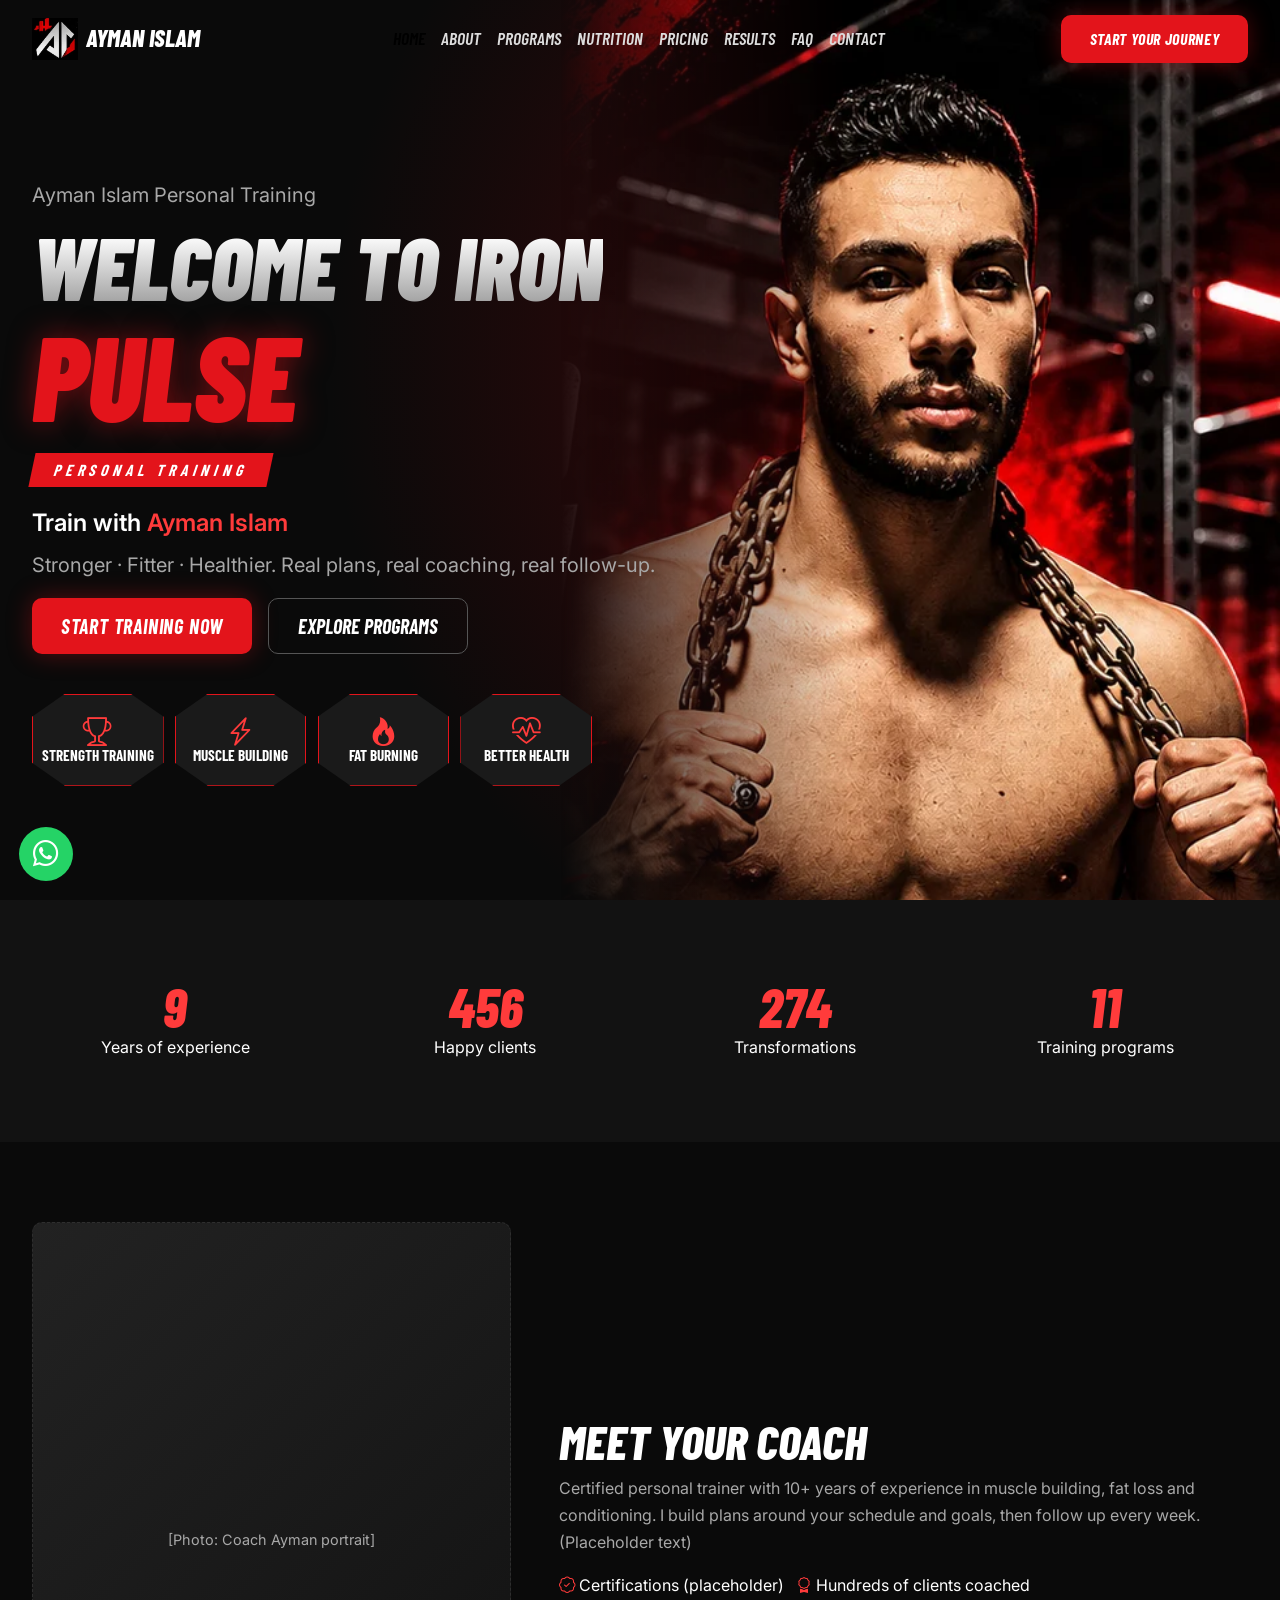
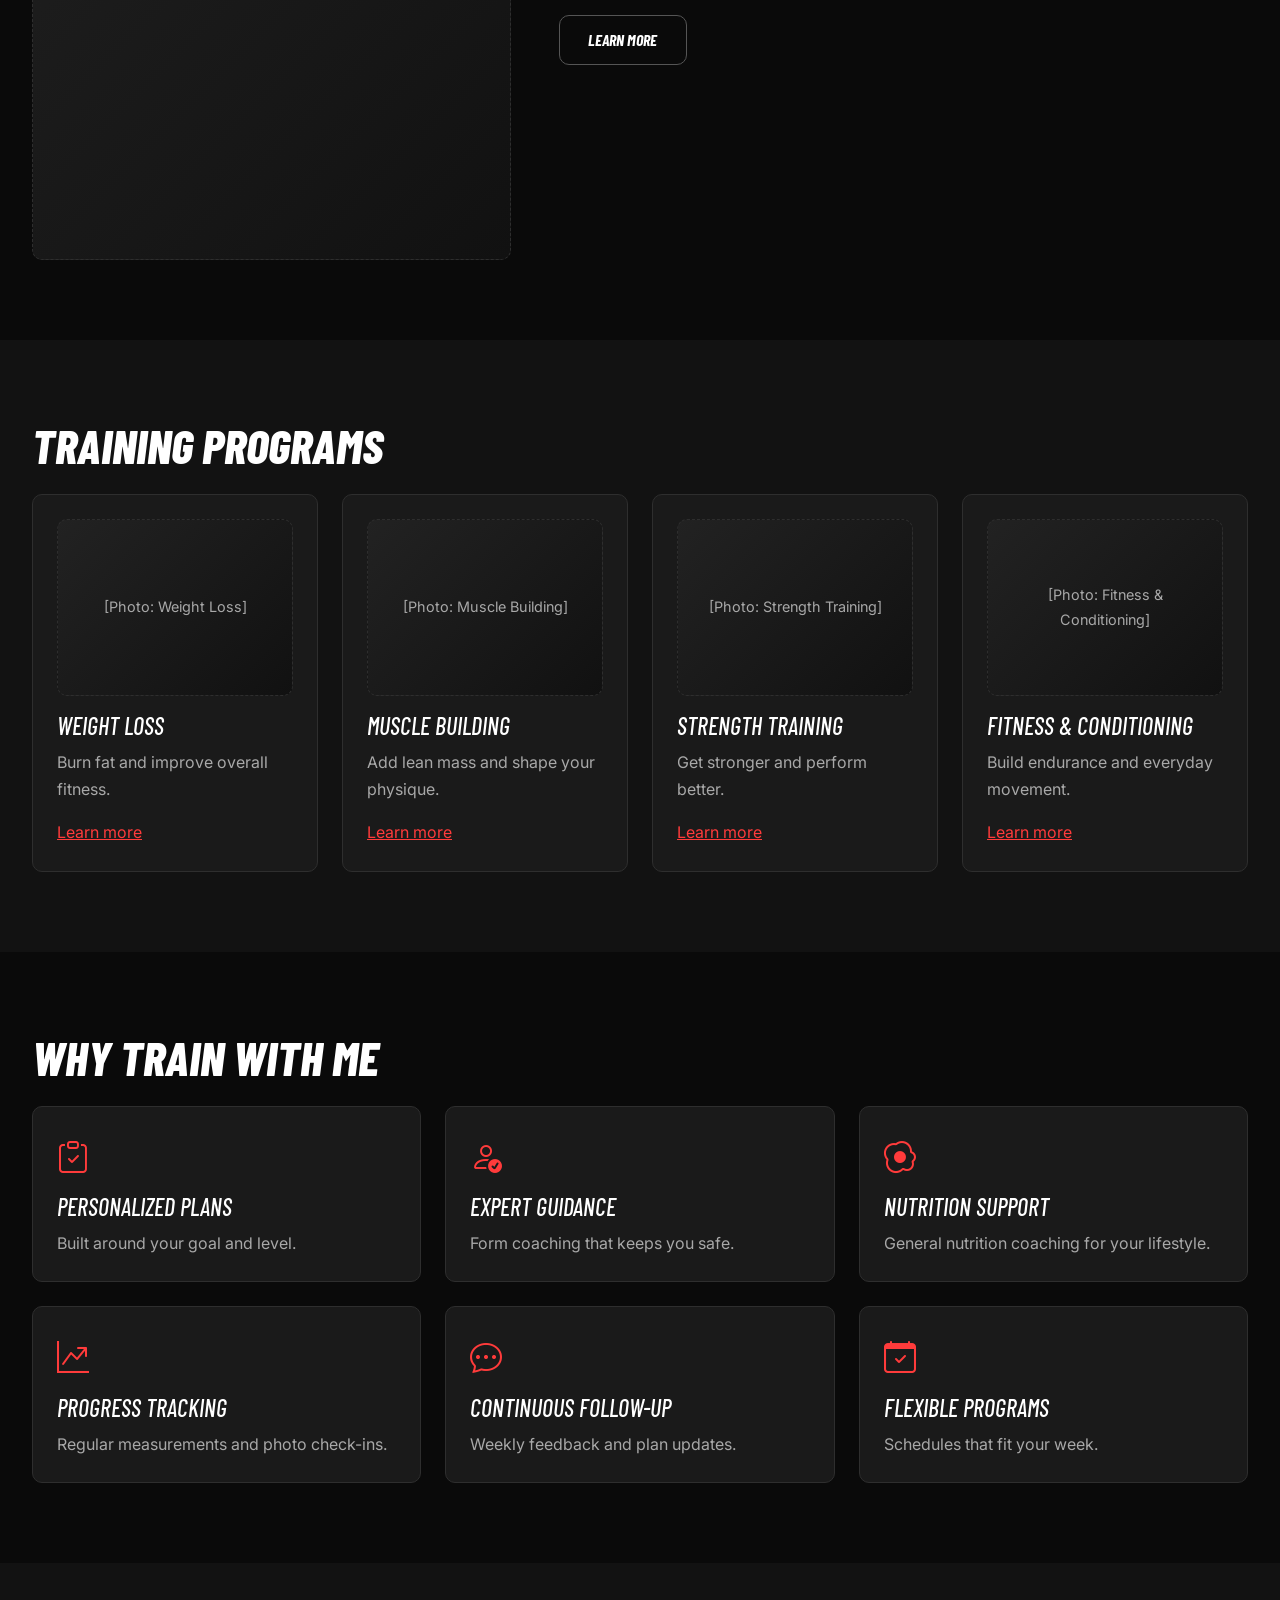
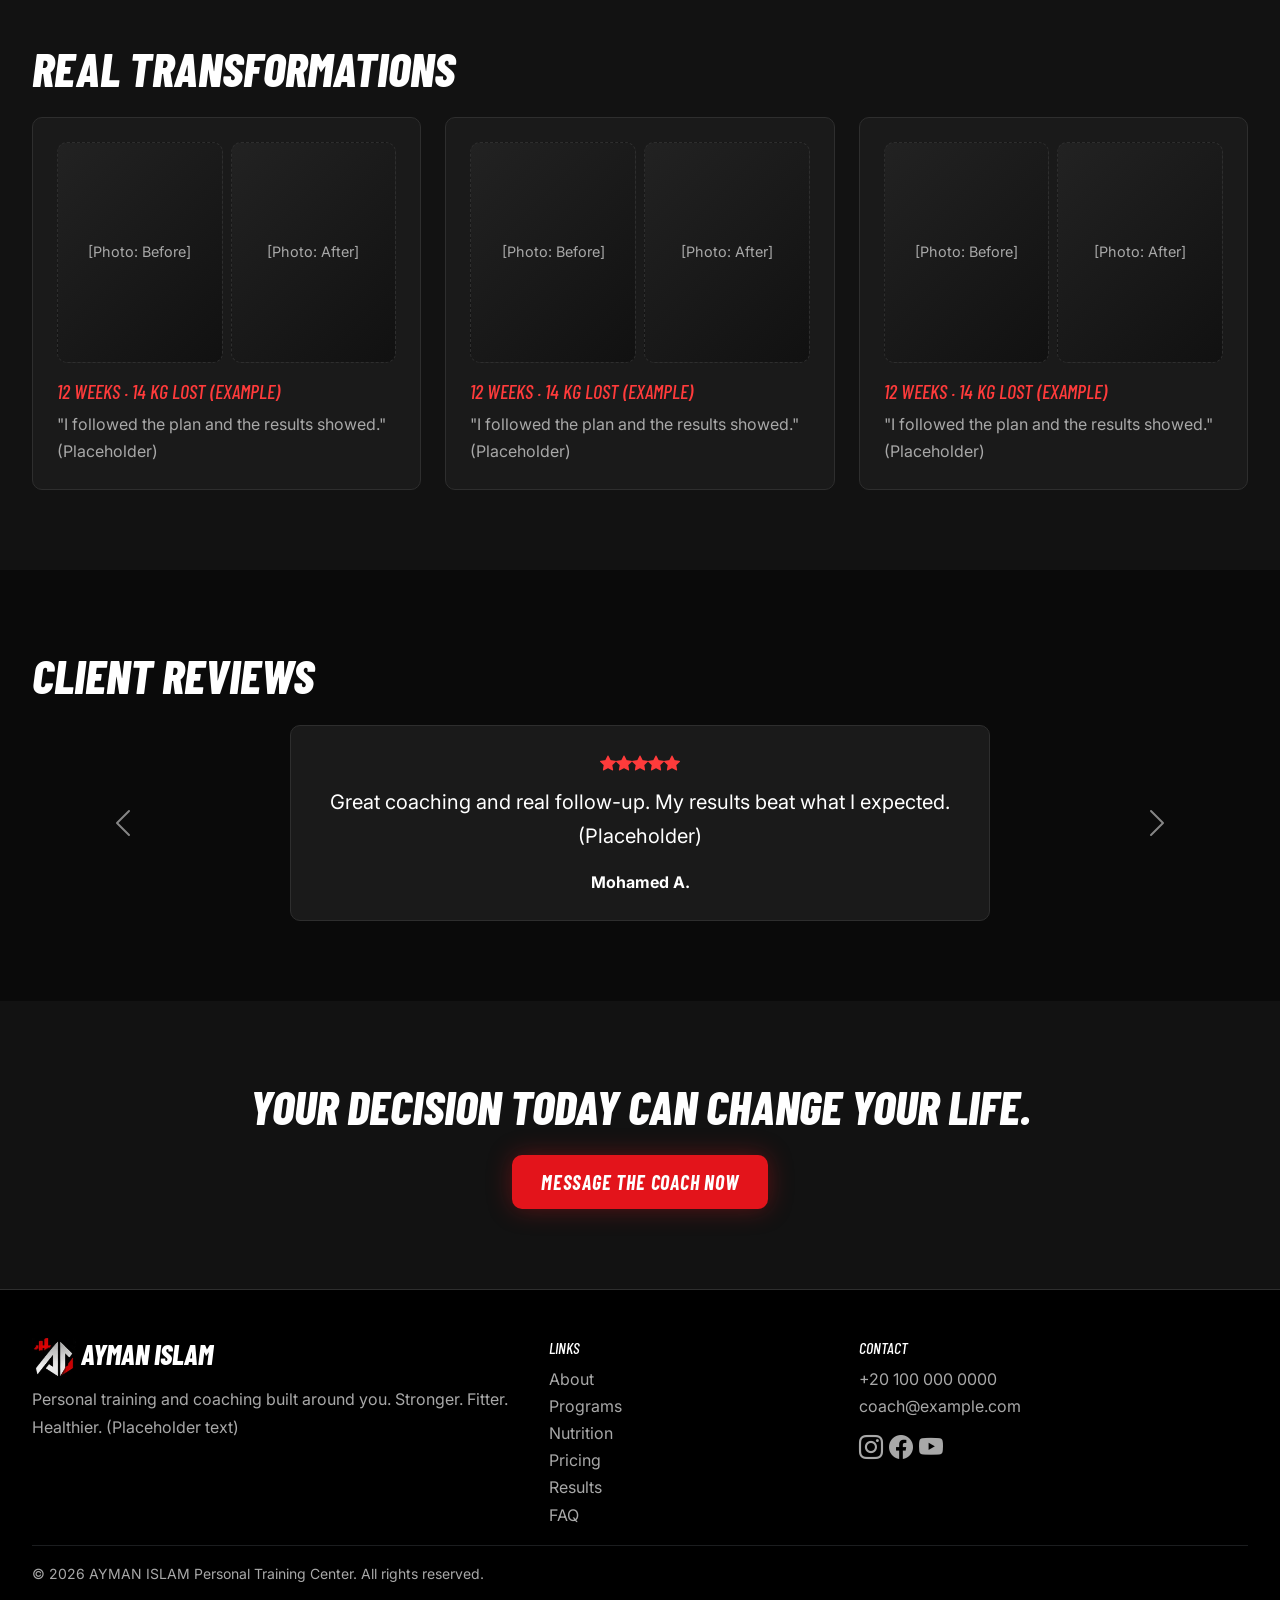
==== index.html @ 2b5de70f "Add files via upload" ====
<!DOCTYPE html><html lang="en" dir="ltr"><head><meta charset="utf-8"><meta name="viewport" content="width=device-width,initial-scale=1">
<title>Home | Ayman Islam Personal Training</title><meta name="description" content="Personal training, nutrition coaching and follow-up built around you with Coach Ayman Islam."><meta property="og:title" content="Home"><meta property="og:description" content="Personal training, nutrition coaching and follow-up built around you with Coach Ayman Islam."><meta property="og:type" content="website">
<link rel="icon" href="data:image/svg+xml,<svg xmlns='http://www.w3.org/2000/svg' viewBox='0 0 32 32'><rect width='32' height='32' rx='8' fill='%23E3141B'/></svg>">
<link rel="stylesheet" href="https://cdn.jsdelivr.net/npm/bootstrap@5.3.3/dist/css/bootstrap.min.css">
<link rel="stylesheet" href="https://cdn.jsdelivr.net/npm/bootstrap-icons@1.11.3/font/bootstrap-icons.css">
<link rel="preconnect" href="https://fonts.googleapis.com"><link href="https://fonts.googleapis.com/css2?family=Barlow+Condensed:ital,wght@1,700;1,800;1,900&family=Inter:wght@400;600&display=swap" rel="stylesheet">
<link rel="stylesheet" href="css/style.css"></head><body data-root="">
<header class="hero"><img class="hero-img" src="assets/images/trainer/hero.webp" alt="Coach Ayman Islam in the gym with a chain around his neck" fetchpriority="high"><div class="container"><div class="row"><div class="col-lg-7">
<p class="mut mb-2 fs-5">Ayman Islam Personal Training</p>
<h1><span class="metal">Welcome to Iron</span><span class="pulse">Pulse</span></h1>
<span class="tag">Personal Training</span>
<p class="fs-4 fw-semibold mb-1">Train with <span class="acc">Ayman Islam</span></p>
<p class="mut fs-5">Stronger · Fitter · Healthier. Real plans, real coaching, real follow-up.</p>
<div class="d-flex gap-3 flex-wrap mt-3"><button class="btn btn-acc btn-lg" data-wa>Start Training Now</button><a class="btn btn-out btn-lg" href="pages/programs.html">Explore Programs</a></div>
<div class="badges"><div class="badge-x"><i class="bi bi-trophy"></i>Strength Training</div><div class="badge-x"><i class="bi bi-lightning-charge"></i>Muscle Building</div><div class="badge-x"><i class="bi bi-fire"></i>Fat Burning</div><div class="badge-x"><i class="bi bi-heart-pulse"></i>Better Health</div></div>
</div></div></div></header>
<section class="alt"><div class="container"><div class="row text-center g-4">
<div class="col-6 col-md-3 stat"><b data-count="10">0</b>Years of experience</div><div class="col-6 col-md-3 stat"><b data-count="500">0</b>Happy clients</div>
<div class="col-6 col-md-3 stat"><b data-count="300">0</b>Transformations</div><div class="col-6 col-md-3 stat"><b data-count="12">0</b>Training programs</div></div></div></section>
<section><div class="container"><div class="row align-items-center g-5"><div class="col-md-5"><div class="ph tall" role="img" aria-label="Coach Ayman portrait">[Photo: Coach Ayman portrait]</div></div>
<div class="col-md-7"><h2>Meet your coach</h2><p class="mut">Certified personal trainer with 10+ years of experience in muscle building, fat loss and conditioning. I build plans around your schedule and goals, then follow up every week. (Placeholder text)</p>
<p><i class="bi bi-patch-check acc"></i> Certifications (placeholder) &nbsp; <i class="bi bi-award acc"></i> Hundreds of clients coached</p><a href="pages/about.html" class="btn btn-out">Learn more</a></div></div></div></section>
<section class="alt"><div class="container"><h2 class="mb-4">Training programs</h2><div class="row g-4">
<div class="col-sm-6 col-lg-3"><div class="card-x"><div class="ph " role="img" aria-label="Weight Loss">[Photo: Weight Loss]</div><h3 class="h4 mt-3">Weight Loss</h3><p class="mut">Burn fat and improve overall fitness.</p><a class="acc" href="pages/programs.html">Learn more</a></div></div>
<div class="col-sm-6 col-lg-3"><div class="card-x"><div class="ph " role="img" aria-label="Muscle Building">[Photo: Muscle Building]</div><h3 class="h4 mt-3">Muscle Building</h3><p class="mut">Add lean mass and shape your physique.</p><a class="acc" href="pages/programs.html">Learn more</a></div></div>
<div class="col-sm-6 col-lg-3"><div class="card-x"><div class="ph " role="img" aria-label="Strength Training">[Photo: Strength Training]</div><h3 class="h4 mt-3">Strength Training</h3><p class="mut">Get stronger and perform better.</p><a class="acc" href="pages/programs.html">Learn more</a></div></div>
<div class="col-sm-6 col-lg-3"><div class="card-x"><div class="ph " role="img" aria-label="Fitness & Conditioning">[Photo: Fitness & Conditioning]</div><h3 class="h4 mt-3">Fitness & Conditioning</h3><p class="mut">Build endurance and everyday movement.</p><a class="acc" href="pages/programs.html">Learn more</a></div></div>
</div></div></section>
<section><div class="container"><h2 class="mb-4">Why train with me</h2><div class="row g-4">
<div class="col-md-6 col-lg-4"><div class="card-x"><i class="bi bi-clipboard-check big"></i><h3 class="h4 mt-2">Personalized plans</h3><p class="mut mb-0">Built around your goal and level.</p></div></div>
<div class="col-md-6 col-lg-4"><div class="card-x"><i class="bi bi-person-check big"></i><h3 class="h4 mt-2">Expert guidance</h3><p class="mut mb-0">Form coaching that keeps you safe.</p></div></div>
<div class="col-md-6 col-lg-4"><div class="card-x"><i class="bi bi-egg-fried big"></i><h3 class="h4 mt-2">Nutrition support</h3><p class="mut mb-0">General nutrition coaching for your lifestyle.</p></div></div>
<div class="col-md-6 col-lg-4"><div class="card-x"><i class="bi bi-graph-up-arrow big"></i><h3 class="h4 mt-2">Progress tracking</h3><p class="mut mb-0">Regular measurements and photo check-ins.</p></div></div>
<div class="col-md-6 col-lg-4"><div class="card-x"><i class="bi bi-chat-dots big"></i><h3 class="h4 mt-2">Continuous follow-up</h3><p class="mut mb-0">Weekly feedback and plan updates.</p></div></div>
<div class="col-md-6 col-lg-4"><div class="card-x"><i class="bi bi-calendar-check big"></i><h3 class="h4 mt-2">Flexible programs</h3><p class="mut mb-0">Schedules that fit your week.</p></div></div></div></div></section>
<section class="alt"><div class="container"><h2 class="mb-4">Real transformations</h2><div class="row g-4">
<div class="col-md-4"><div class="card-x"><div class="row g-2"><div class="col-6"><div class="ph tall" role="img" aria-label="Before">[Photo: Before]</div></div><div class="col-6"><div class="ph tall" role="img" aria-label="After">[Photo: After]</div></div></div><h3 class="h5 mt-3 acc">12 weeks · 14 kg lost (example)</h3><p class="mut mb-0">"I followed the plan and the results showed." (Placeholder)</p></div></div>
<div class="col-md-4"><div class="card-x"><div class="row g-2"><div class="col-6"><div class="ph tall" role="img" aria-label="Before">[Photo: Before]</div></div><div class="col-6"><div class="ph tall" role="img" aria-label="After">[Photo: After]</div></div></div><h3 class="h5 mt-3 acc">12 weeks · 14 kg lost (example)</h3><p class="mut mb-0">"I followed the plan and the results showed." (Placeholder)</p></div></div>
<div class="col-md-4"><div class="card-x"><div class="row g-2"><div class="col-6"><div class="ph tall" role="img" aria-label="Before">[Photo: Before]</div></div><div class="col-6"><div class="ph tall" role="img" aria-label="After">[Photo: After]</div></div></div><h3 class="h5 mt-3 acc">12 weeks · 14 kg lost (example)</h3><p class="mut mb-0">"I followed the plan and the results showed." (Placeholder)</p></div></div>
</div></div></section>
<section><div class="container"><h2 class="mb-4">Client reviews</h2>
<div id="tcar" class="carousel slide" data-bs-ride="carousel"><div class="carousel-inner">
<div class="carousel-item active"><div class="card-x text-center mx-auto" style="max-width:700px"><div class="acc mb-2"><i class="bi bi-star-fill"></i><i class="bi bi-star-fill"></i><i class="bi bi-star-fill"></i><i class="bi bi-star-fill"></i><i class="bi bi-star-fill"></i></div><p class="fs-5">Great coaching and real follow-up. My results beat what I expected. (Placeholder)</p><b>Mohamed A.</b></div></div>
<div class="carousel-item "><div class="card-x text-center mx-auto" style="max-width:700px"><div class="acc mb-2"><i class="bi bi-star-fill"></i><i class="bi bi-star-fill"></i><i class="bi bi-star-fill"></i><i class="bi bi-star-fill"></i><i class="bi bi-star-fill"></i></div><p class="fs-5">Great coaching and real follow-up. My results beat what I expected. (Placeholder)</p><b>Sara M.</b></div></div>
<div class="carousel-item "><div class="card-x text-center mx-auto" style="max-width:700px"><div class="acc mb-2"><i class="bi bi-star-fill"></i><i class="bi bi-star-fill"></i><i class="bi bi-star-fill"></i><i class="bi bi-star-fill"></i><i class="bi bi-star-fill"></i></div><p class="fs-5">Great coaching and real follow-up. My results beat what I expected. (Placeholder)</p><b>Karim H.</b></div></div>
</div><button class="carousel-control-prev" data-bs-target="#tcar" data-bs-slide="prev" aria-label="Previous"><span class="carousel-control-prev-icon"></span></button><button class="carousel-control-next" data-bs-target="#tcar" data-bs-slide="next" aria-label="Next"><span class="carousel-control-next-icon"></span></button></div></div></section>
<section class="alt text-center"><div class="container"><h2>Your decision today can change your life.</h2><button class="btn btn-acc btn-lg mt-3" data-wa>Message the coach now</button></div></section>
<script src="https://cdn.jsdelivr.net/npm/bootstrap@5.3.3/dist/js/bootstrap.bundle.min.js"></script><script src="js/config.js"></script><script src="js/main.js"></script></body></html>
---- css/style.css ----
:root{--bg:#0A0A0A;--bg2:#121212;--card:#1A1A1A;--acc:#E3141B;--acc2:#FF3B3B;--tx:#fff;--mut:#A8A8A8;--bd:#2E2E2E;--r:10px}
html{scroll-behavior:smooth}body{background:var(--bg);color:var(--tx);font-family:'Inter',sans-serif;line-height:1.7;overflow-x:hidden}
.container{max-width:1240px}section{padding:5rem 0}.alt{background:var(--bg2)}
h1,h2,h3,h4,.btn,.navbar-brand,.nav-link,.stat b,.price{font-family:'Barlow Condensed',sans-serif;font-style:italic;text-transform:uppercase}
h1,h2,h3{font-weight:800;line-height:1.05}h2{font-size:clamp(2rem,4vw,3rem)}
.mut{color:var(--mut)}.acc{color:var(--acc2)}
.btn-acc{background:var(--acc);color:#fff;font-weight:700;letter-spacing:.04em;border-radius:var(--r);padding:.75rem 1.8rem;border:0;box-shadow:0 0 24px rgba(227,20,27,.35)}.btn-acc:hover{background:#fff;color:#000}
.btn-out{border:1px solid #555;color:#fff;border-radius:var(--r);padding:.75rem 1.8rem;font-weight:700}.btn-out:hover{border-color:var(--acc);color:var(--acc2)}
:focus-visible{outline:3px solid var(--acc2);outline-offset:3px}
.navbar{transition:background .3s;padding:.8rem 0}.navbar.solid{background:rgba(10,10,10,.96);box-shadow:0 1px 0 var(--bd)}
.navbar-brand{font-weight:800;font-size:1.5rem;color:#fff;display:flex;align-items:center;gap:.5rem}.navbar-brand img{height:42px}.navbar-brand:hover{color:#fff}
.nav-link{color:#ddd;font-weight:600;font-size:1.1rem}.nav-link:hover,.nav-link.active{color:var(--acc2)}
.navbar-toggler{border-color:var(--bd)}.navbar-toggler-icon{filter:invert(1)}
@media(max-width:991px){.navbar-collapse{background:var(--bg2);padding:1rem;border-radius:var(--r);margin-top:.5rem}}
/* Hero (matches the Iron Pulse poster) */
.hero{position:relative;min-height:100vh;display:flex;align-items:center;padding:8rem 0 4rem;overflow:hidden;background:radial-gradient(circle at 80% 40%,#4a0709,transparent 60%),var(--bg)}
.hero-img{position:absolute;right:0;top:0;height:100%;width:min(58%,720px);object-fit:cover;object-position:left top;-webkit-mask-image:linear-gradient(to right,transparent,#000 40%);mask-image:linear-gradient(to right,transparent,#000 40%)}
@media(max-width:991px){.hero-img{width:100%;opacity:.28;-webkit-mask-image:none;mask-image:none}}
.hero .container{position:relative}
.hero h1{font-size:clamp(2.6rem,7vw,5.5rem);font-weight:900;margin:0}
.metal{background:linear-gradient(180deg,#fff 20%,#8d8d8d);-webkit-background-clip:text;background-clip:text;color:transparent}
.pulse{color:var(--acc);font-size:1.35em;display:block;text-shadow:0 0 30px rgba(227,20,27,.5)}
.tag{display:inline-block;background:var(--acc);padding:.2rem 1.4rem;font-family:'Barlow Condensed';font-style:italic;font-weight:700;letter-spacing:.3em;text-transform:uppercase;transform:skew(-12deg);margin:1rem 0}
.badges{display:grid;grid-template-columns:repeat(4,1fr);gap:.7rem;margin-top:2.5rem;max-width:560px}
.badge-x{background:var(--card);border:1px solid var(--acc);clip-path:polygon(25% 0,75% 0,100% 25%,100% 75%,75% 100%,25% 100%,0 75%,0 25%);padding:1.3rem .3rem;text-align:center;font:700 .95rem/1.1 'Barlow Condensed';text-transform:uppercase}
.badge-x i{display:block;font-size:1.8rem;color:var(--acc2)}
.ph{background:linear-gradient(135deg,#222,#111);border:1px dashed var(--bd);border-radius:var(--r);display:flex;align-items:center;justify-content:center;color:var(--mut);font-size:.9rem;text-align:center;padding:1rem;aspect-ratio:4/3;width:100%}.ph.tall{aspect-ratio:3/4}
.pic{border-radius:var(--r);width:100%;border:1px solid var(--bd)}
.card-x{background:var(--card);border:1px solid var(--bd);border-radius:var(--r);padding:1.5rem;height:100%;transition:border-color .2s}.card-x:hover{border-color:var(--acc)}
.card-x i.big{font-size:2rem;color:var(--acc2)}
.stat b{font-size:3.4rem;font-weight:800;color:var(--acc2);display:block;line-height:1}
.price{font-size:3rem;font-weight:800}.rec{border-color:var(--acc);background:#1f0b0c}
.page-hero{padding:9rem 0 3rem;background:var(--bg2);border-bottom:2px solid var(--acc)}.page-hero h1{font-size:clamp(2.4rem,6vw,4rem);font-weight:900}
.form-control,.form-select{background:var(--card);border:1px solid var(--bd);color:#fff;border-radius:8px;padding:.7rem 1rem}
.form-control:focus,.form-select:focus{background:var(--card);color:#fff;border-color:var(--acc);box-shadow:none}
.accordion-item{background:var(--card);border:1px solid var(--bd);color:#fff;margin-bottom:.7rem;border-radius:var(--r)!important;overflow:hidden}
.accordion-button{background:var(--card);color:#fff;font-weight:600}.accordion-button:not(.collapsed){background:var(--card);color:var(--acc2);box-shadow:none}.accordion-button::after{filter:invert(1)}
footer{background:#000;border-top:1px solid var(--bd);padding:3rem 0 1.5rem}footer a{color:var(--mut);text-decoration:none}footer a:hover{color:var(--acc2)}
#toTop{position:fixed;bottom:1.2rem;right:1.2rem;display:none;z-index:50;padding:.5rem .9rem}
.wa-float{position:fixed;bottom:1.2rem;left:1.2rem;z-index:50;background:#25D366;color:#fff;width:54px;height:54px;border-radius:50%;display:flex;align-items:center;justify-content:center;font-size:1.6rem;border:0}
.invalid-msg{color:#ff7b7b;font-size:.85rem}
@media(prefers-reduced-motion:reduce){html{scroll-behavior:auto}*{transition:none!important}}
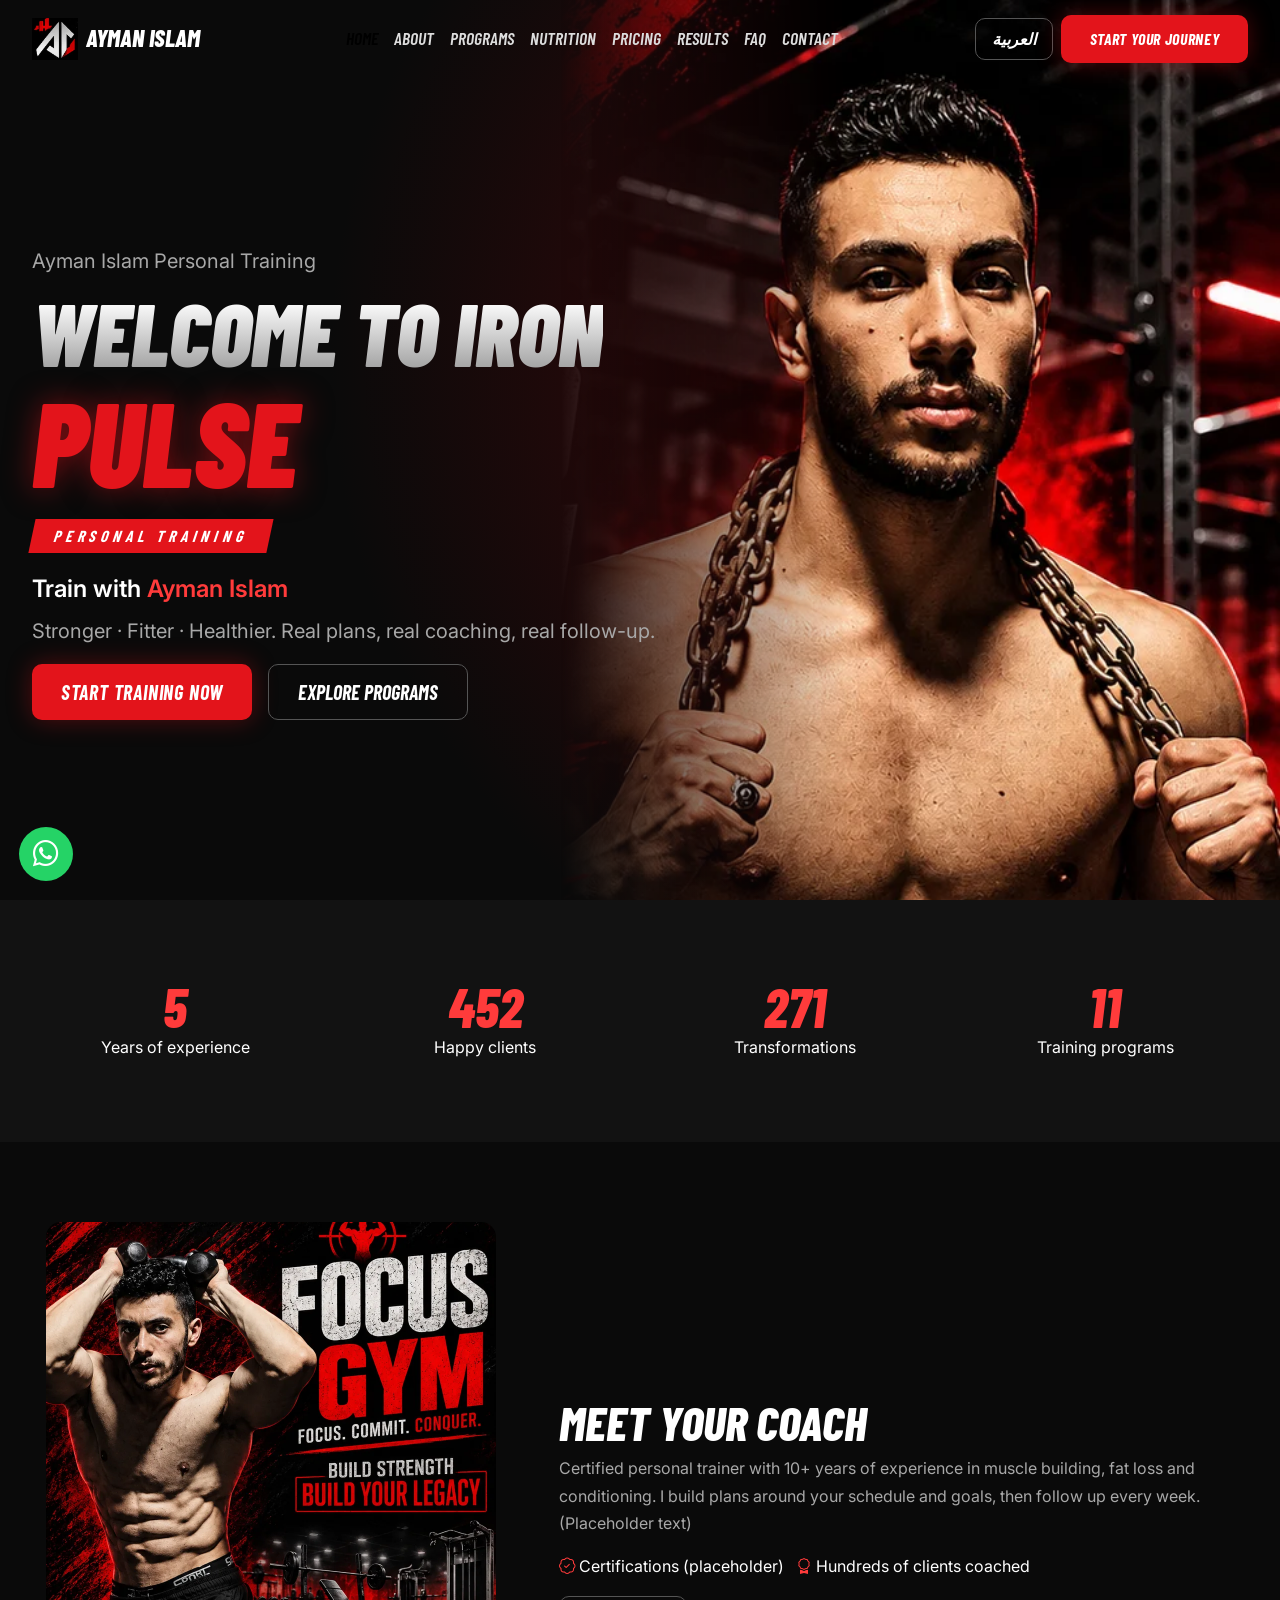
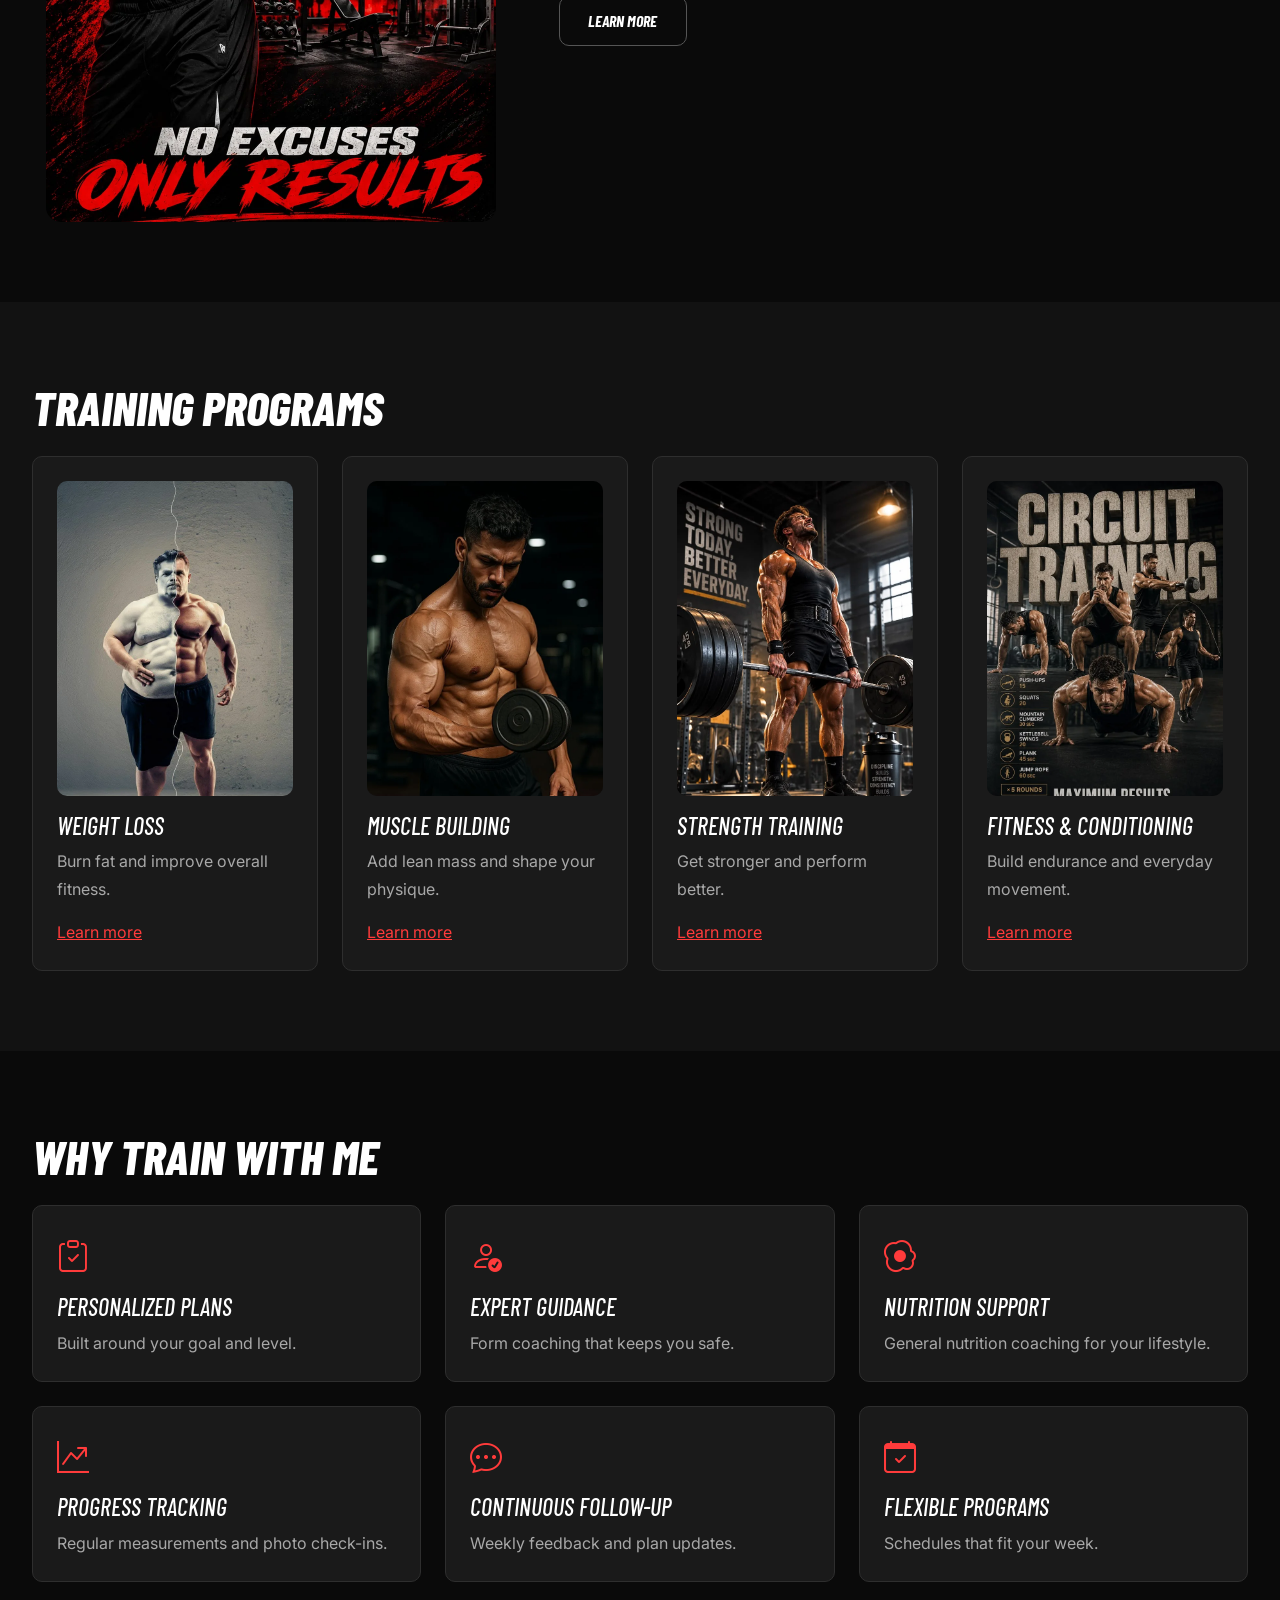
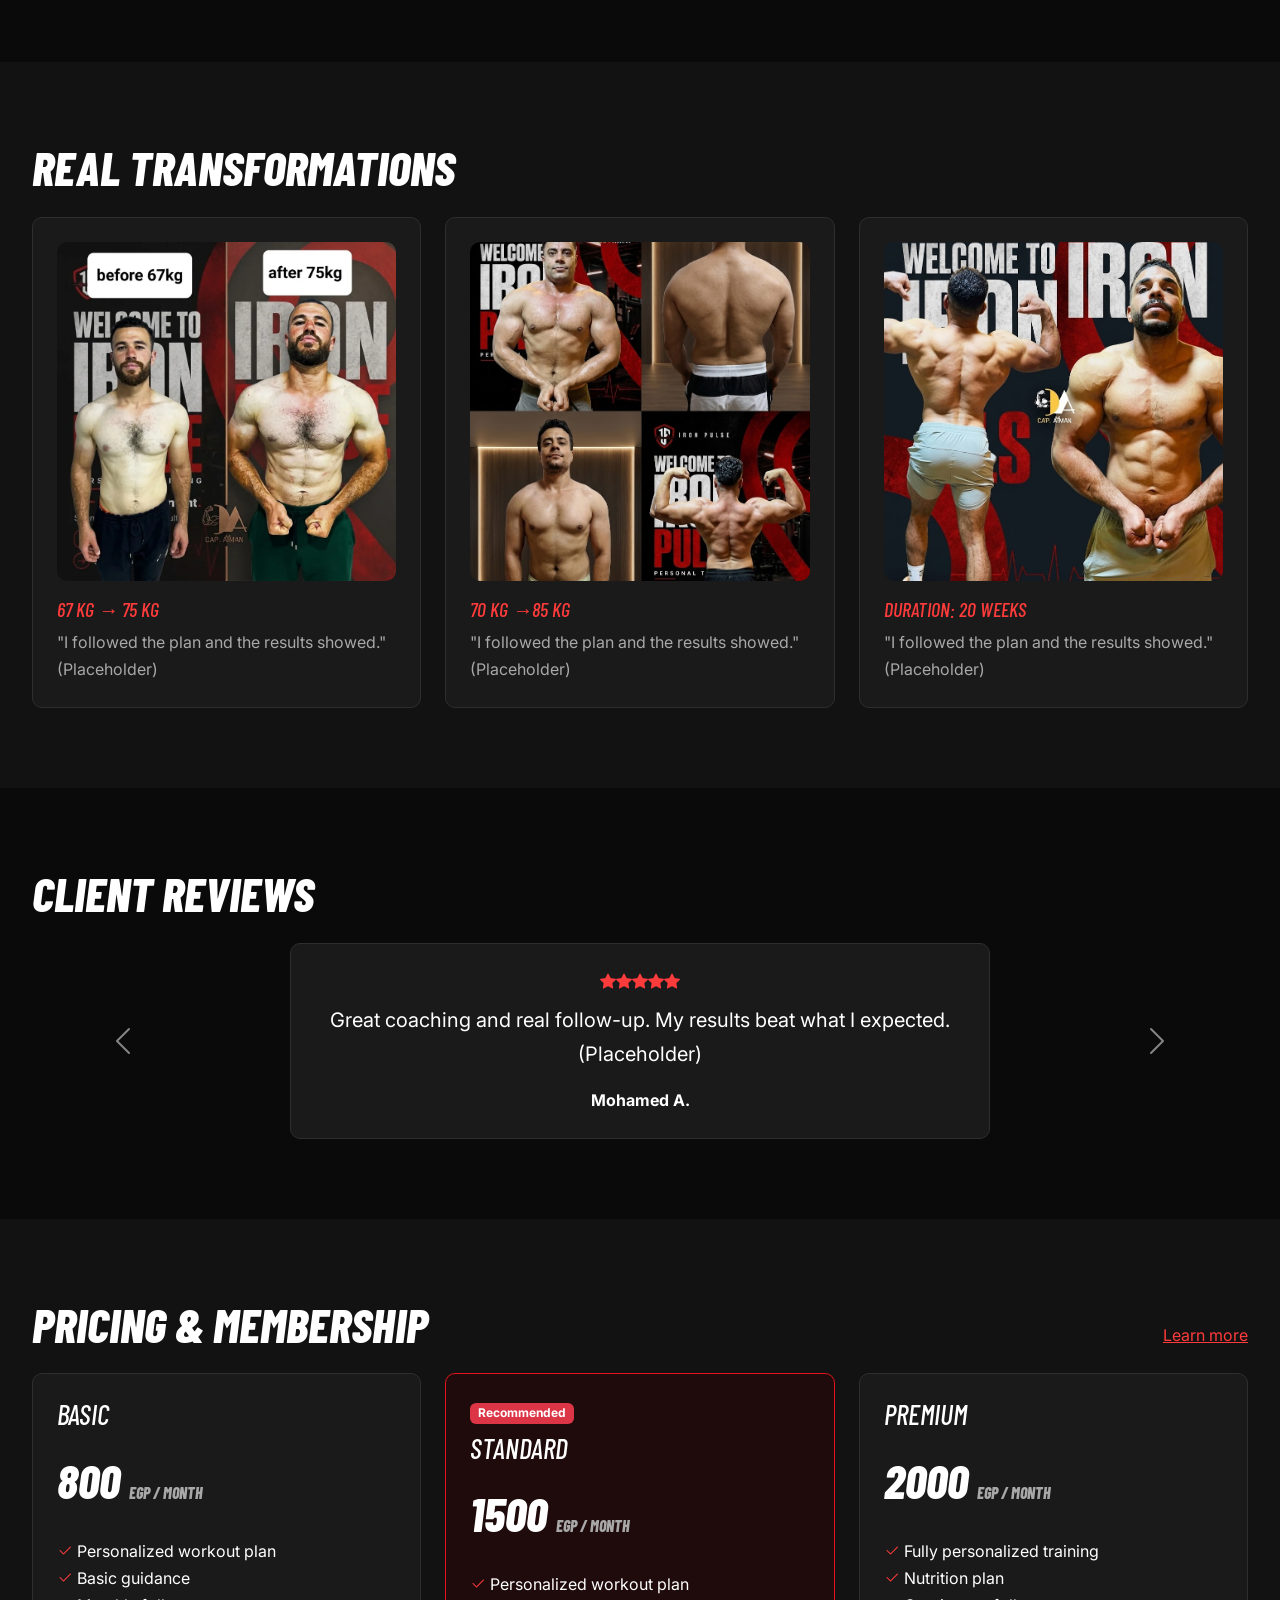
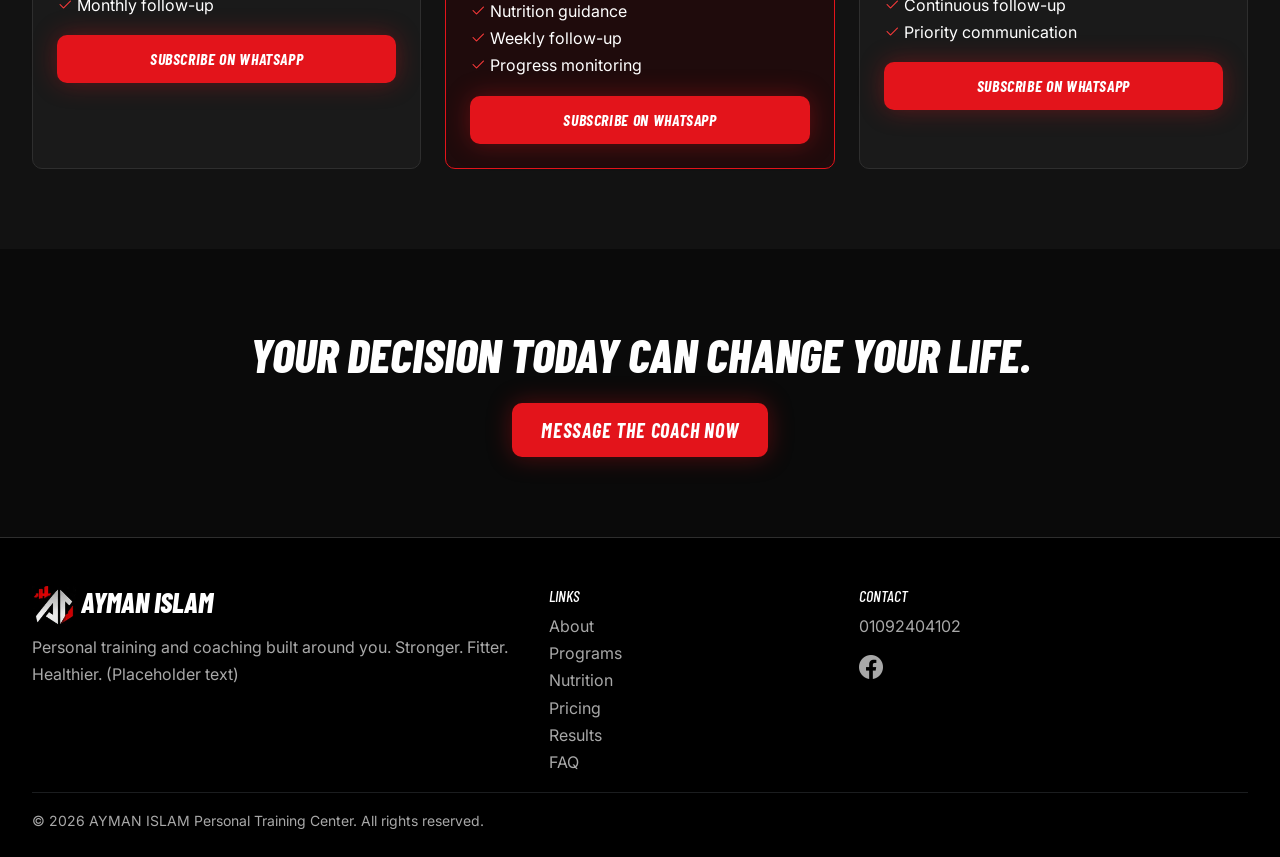
==== commit 8841c72a: "Add files via upload" ====
--- a/index.html
+++ b/index.html
@@ -1,48 +1,252 @@
-<!DOCTYPE html><html lang="en" dir="ltr"><head><meta charset="utf-8"><meta name="viewport" content="width=device-width,initial-scale=1">
-<title>Home | Ayman Islam Personal Training</title><meta name="description" content="Personal training, nutrition coaching and follow-up built around you with Coach Ayman Islam."><meta property="og:title" content="Home"><meta property="og:description" content="Personal training, nutrition coaching and follow-up built around you with Coach Ayman Islam."><meta property="og:type" content="website">
-<link rel="icon" href="data:image/svg+xml,<svg xmlns='http://www.w3.org/2000/svg' viewBox='0 0 32 32'><rect width='32' height='32' rx='8' fill='%23E3141B'/></svg>">
-<link rel="stylesheet" href="https://cdn.jsdelivr.net/npm/bootstrap@5.3.3/dist/css/bootstrap.min.css">
-<link rel="stylesheet" href="https://cdn.jsdelivr.net/npm/bootstrap-icons@1.11.3/font/bootstrap-icons.css">
-<link rel="preconnect" href="https://fonts.googleapis.com"><link href="https://fonts.googleapis.com/css2?family=Barlow+Condensed:ital,wght@1,700;1,800;1,900&family=Inter:wght@400;600&display=swap" rel="stylesheet">
-<link rel="stylesheet" href="css/style.css"></head><body data-root="">
-<header class="hero"><img class="hero-img" src="assets/images/trainer/hero.webp" alt="Coach Ayman Islam in the gym with a chain around his neck" fetchpriority="high"><div class="container"><div class="row"><div class="col-lg-7">
-<p class="mut mb-2 fs-5">Ayman Islam Personal Training</p>
-<h1><span class="metal">Welcome to Iron</span><span class="pulse">Pulse</span></h1>
-<span class="tag">Personal Training</span>
-<p class="fs-4 fw-semibold mb-1">Train with <span class="acc">Ayman Islam</span></p>
-<p class="mut fs-5">Stronger · Fitter · Healthier. Real plans, real coaching, real follow-up.</p>
-<div class="d-flex gap-3 flex-wrap mt-3"><button class="btn btn-acc btn-lg" data-wa>Start Training Now</button><a class="btn btn-out btn-lg" href="pages/programs.html">Explore Programs</a></div>
-<div class="badges"><div class="badge-x"><i class="bi bi-trophy"></i>Strength Training</div><div class="badge-x"><i class="bi bi-lightning-charge"></i>Muscle Building</div><div class="badge-x"><i class="bi bi-fire"></i>Fat Burning</div><div class="badge-x"><i class="bi bi-heart-pulse"></i>Better Health</div></div>
-</div></div></div></header>
-<section class="alt"><div class="container"><div class="row text-center g-4">
-<div class="col-6 col-md-3 stat"><b data-count="10">0</b>Years of experience</div><div class="col-6 col-md-3 stat"><b data-count="500">0</b>Happy clients</div>
-<div class="col-6 col-md-3 stat"><b data-count="300">0</b>Transformations</div><div class="col-6 col-md-3 stat"><b data-count="12">0</b>Training programs</div></div></div></section>
-<section><div class="container"><div class="row align-items-center g-5"><div class="col-md-5"><div class="ph tall" role="img" aria-label="Coach Ayman portrait">[Photo: Coach Ayman portrait]</div></div>
-<div class="col-md-7"><h2>Meet your coach</h2><p class="mut">Certified personal trainer with 10+ years of experience in muscle building, fat loss and conditioning. I build plans around your schedule and goals, then follow up every week. (Placeholder text)</p>
-<p><i class="bi bi-patch-check acc"></i> Certifications (placeholder) &nbsp; <i class="bi bi-award acc"></i> Hundreds of clients coached</p><a href="pages/about.html" class="btn btn-out">Learn more</a></div></div></div></section>
-<section class="alt"><div class="container"><h2 class="mb-4">Training programs</h2><div class="row g-4">
-<div class="col-sm-6 col-lg-3"><div class="card-x"><div class="ph " role="img" aria-label="Weight Loss">[Photo: Weight Loss]</div><h3 class="h4 mt-3">Weight Loss</h3><p class="mut">Burn fat and improve overall fitness.</p><a class="acc" href="pages/programs.html">Learn more</a></div></div>
-<div class="col-sm-6 col-lg-3"><div class="card-x"><div class="ph " role="img" aria-label="Muscle Building">[Photo: Muscle Building]</div><h3 class="h4 mt-3">Muscle Building</h3><p class="mut">Add lean mass and shape your physique.</p><a class="acc" href="pages/programs.html">Learn more</a></div></div>
-<div class="col-sm-6 col-lg-3"><div class="card-x"><div class="ph " role="img" aria-label="Strength Training">[Photo: Strength Training]</div><h3 class="h4 mt-3">Strength Training</h3><p class="mut">Get stronger and perform better.</p><a class="acc" href="pages/programs.html">Learn more</a></div></div>
-<div class="col-sm-6 col-lg-3"><div class="card-x"><div class="ph " role="img" aria-label="Fitness & Conditioning">[Photo: Fitness & Conditioning]</div><h3 class="h4 mt-3">Fitness & Conditioning</h3><p class="mut">Build endurance and everyday movement.</p><a class="acc" href="pages/programs.html">Learn more</a></div></div>
-</div></div></section>
-<section><div class="container"><h2 class="mb-4">Why train with me</h2><div class="row g-4">
-<div class="col-md-6 col-lg-4"><div class="card-x"><i class="bi bi-clipboard-check big"></i><h3 class="h4 mt-2">Personalized plans</h3><p class="mut mb-0">Built around your goal and level.</p></div></div>
-<div class="col-md-6 col-lg-4"><div class="card-x"><i class="bi bi-person-check big"></i><h3 class="h4 mt-2">Expert guidance</h3><p class="mut mb-0">Form coaching that keeps you safe.</p></div></div>
-<div class="col-md-6 col-lg-4"><div class="card-x"><i class="bi bi-egg-fried big"></i><h3 class="h4 mt-2">Nutrition support</h3><p class="mut mb-0">General nutrition coaching for your lifestyle.</p></div></div>
-<div class="col-md-6 col-lg-4"><div class="card-x"><i class="bi bi-graph-up-arrow big"></i><h3 class="h4 mt-2">Progress tracking</h3><p class="mut mb-0">Regular measurements and photo check-ins.</p></div></div>
-<div class="col-md-6 col-lg-4"><div class="card-x"><i class="bi bi-chat-dots big"></i><h3 class="h4 mt-2">Continuous follow-up</h3><p class="mut mb-0">Weekly feedback and plan updates.</p></div></div>
-<div class="col-md-6 col-lg-4"><div class="card-x"><i class="bi bi-calendar-check big"></i><h3 class="h4 mt-2">Flexible programs</h3><p class="mut mb-0">Schedules that fit your week.</p></div></div></div></div></section>
-<section class="alt"><div class="container"><h2 class="mb-4">Real transformations</h2><div class="row g-4">
-<div class="col-md-4"><div class="card-x"><div class="row g-2"><div class="col-6"><div class="ph tall" role="img" aria-label="Before">[Photo: Before]</div></div><div class="col-6"><div class="ph tall" role="img" aria-label="After">[Photo: After]</div></div></div><h3 class="h5 mt-3 acc">12 weeks · 14 kg lost (example)</h3><p class="mut mb-0">"I followed the plan and the results showed." (Placeholder)</p></div></div>
-<div class="col-md-4"><div class="card-x"><div class="row g-2"><div class="col-6"><div class="ph tall" role="img" aria-label="Before">[Photo: Before]</div></div><div class="col-6"><div class="ph tall" role="img" aria-label="After">[Photo: After]</div></div></div><h3 class="h5 mt-3 acc">12 weeks · 14 kg lost (example)</h3><p class="mut mb-0">"I followed the plan and the results showed." (Placeholder)</p></div></div>
-<div class="col-md-4"><div class="card-x"><div class="row g-2"><div class="col-6"><div class="ph tall" role="img" aria-label="Before">[Photo: Before]</div></div><div class="col-6"><div class="ph tall" role="img" aria-label="After">[Photo: After]</div></div></div><h3 class="h5 mt-3 acc">12 weeks · 14 kg lost (example)</h3><p class="mut mb-0">"I followed the plan and the results showed." (Placeholder)</p></div></div>
-</div></div></section>
-<section><div class="container"><h2 class="mb-4">Client reviews</h2>
-<div id="tcar" class="carousel slide" data-bs-ride="carousel"><div class="carousel-inner">
-<div class="carousel-item active"><div class="card-x text-center mx-auto" style="max-width:700px"><div class="acc mb-2"><i class="bi bi-star-fill"></i><i class="bi bi-star-fill"></i><i class="bi bi-star-fill"></i><i class="bi bi-star-fill"></i><i class="bi bi-star-fill"></i></div><p class="fs-5">Great coaching and real follow-up. My results beat what I expected. (Placeholder)</p><b>Mohamed A.</b></div></div>
-<div class="carousel-item "><div class="card-x text-center mx-auto" style="max-width:700px"><div class="acc mb-2"><i class="bi bi-star-fill"></i><i class="bi bi-star-fill"></i><i class="bi bi-star-fill"></i><i class="bi bi-star-fill"></i><i class="bi bi-star-fill"></i></div><p class="fs-5">Great coaching and real follow-up. My results beat what I expected. (Placeholder)</p><b>Sara M.</b></div></div>
-<div class="carousel-item "><div class="card-x text-center mx-auto" style="max-width:700px"><div class="acc mb-2"><i class="bi bi-star-fill"></i><i class="bi bi-star-fill"></i><i class="bi bi-star-fill"></i><i class="bi bi-star-fill"></i><i class="bi bi-star-fill"></i></div><p class="fs-5">Great coaching and real follow-up. My results beat what I expected. (Placeholder)</p><b>Karim H.</b></div></div>
-</div><button class="carousel-control-prev" data-bs-target="#tcar" data-bs-slide="prev" aria-label="Previous"><span class="carousel-control-prev-icon"></span></button><button class="carousel-control-next" data-bs-target="#tcar" data-bs-slide="next" aria-label="Next"><span class="carousel-control-next-icon"></span></button></div></div></section>
-<section class="alt text-center"><div class="container"><h2>Your decision today can change your life.</h2><button class="btn btn-acc btn-lg mt-3" data-wa>Message the coach now</button></div></section>
-<script src="https://cdn.jsdelivr.net/npm/bootstrap@5.3.3/dist/js/bootstrap.bundle.min.js"></script><script src="js/config.js"></script><script src="js/main.js"></script></body></html>
+<!DOCTYPE html>
+<html lang="en" dir="ltr">
+
+<head>
+    <meta charset="utf-8">
+    <meta name="viewport" content="width=device-width,initial-scale=1">
+    <title>Home | Ayman Islam Personal Training</title>
+    <meta name="description"
+        content="Personal training, nutrition coaching and follow-up built around you with Coach Ayman Islam.">
+    <meta property="og:title" content="Home">
+    <meta property="og:description"
+        content="Personal training, nutrition coaching and follow-up built around you with Coach Ayman Islam.">
+    <meta property="og:type" content="website">
+    <link rel="icon"
+        href="data:image/svg+xml,<svg xmlns='http://www.w3.org/2000/svg' viewBox='0 0 32 32'><rect width='32' height='32' rx='8' fill='%23E3141B'/></svg>">
+    <link rel="stylesheet" href="https://cdn.jsdelivr.net/npm/bootstrap@5.3.3/dist/css/bootstrap.min.css" id="bs">
+    <link rel="stylesheet" href="https://cdn.jsdelivr.net/npm/bootstrap-icons@1.11.3/font/bootstrap-icons.css">
+    <link rel="preconnect" href="https://fonts.googleapis.com">
+    <link
+        href="https://fonts.googleapis.com/css2?family=Barlow+Condensed:ital,wght@1,700;1,800;1,900&family=Inter:wght@400;600&family=Cairo:wght@400;600;800;900&display=swap"
+        rel="stylesheet">
+    <link rel="stylesheet" href="css/style.css">
+    <script src="js/i18n.js"></script>
+</head>
+
+<body data-root="">
+    <header class="hero"><img class="hero-img" src="assets/images/trainer/hero.webp"
+            alt="Coach Ayman Islam in the gym with a chain around his neck" fetchpriority="high">
+        <div class="container">
+            <div class="row">
+                <div class="col-lg-7">
+                    <p class="mut mb-2 fs-5">Ayman Islam Personal Training</p>
+                    <h1><span class="metal">Welcome to Iron</span><span class="pulse">Pulse</span></h1>
+                    <span class="tag">Personal Training</span>
+                    <p class="fs-4 fw-semibold mb-1">Train with <span class="acc">Ayman Islam</span></p>
+                    <p class="mut fs-5">Stronger · Fitter · Healthier. Real plans, real coaching, real follow-up.</p>
+                    <div class="d-flex gap-3 flex-wrap mt-3"><button class="btn btn-acc btn-lg" data-wa>Start Training
+                            Now</button><a class="btn btn-out btn-lg" href="pages/programs.html">Explore Programs</a>
+                    </div>
+
+                </div>
+            </div>
+        </div>
+    </header>
+    <section class="alt">
+        <div class="container">
+            <div class="row text-center g-4">
+                <div class="col-6 col-md-3 stat"><b data-count="5">0</b>Years of experience</div>
+                <div class="col-6 col-md-3 stat"><b data-count="500">0</b>Happy clients</div>
+                <div class="col-6 col-md-3 stat"><b data-count="300">0</b>Transformations</div>
+                <div class="col-6 col-md-3 stat"><b data-count="12">0</b>Training programs</div>
+            </div>
+        </div>
+    </section>
+    <section>
+        <div class="container">
+            <div class="row align-items-center g-5">
+                <div class="col-md-5">
+                    <div class="coach-image">
+                        <img src="./assets/images/trainer/coach.webp" alt="Coach Ayman portrait" class="coach-photo">
+                    </div>
+                </div>
+                <div class="col-md-7">
+                    <h2>Meet your coach</h2>
+                    <p class="mut">Certified personal trainer with 10+ years of experience in muscle building, fat loss
+                        and conditioning. I build plans around your schedule and goals, then follow up every week.
+                        (Placeholder text)</p>
+                    <p><i class="bi bi-patch-check acc"></i> Certifications (placeholder) &nbsp; <i
+                            class="bi bi-award acc"></i> Hundreds of clients coached</p><a href="pages/about.html"
+                        class="btn btn-out">Learn more</a>
+                </div>
+            </div>
+        </div>
+    </section>
+    <section class="alt">
+        <div class="container">
+            <h2 class="mb-4">Training programs</h2>
+            <div class="row g-4">
+                <div class="col-sm-6 col-lg-3">
+                    <div class="card-x">
+                        <img class="prog-img" src="./assets/images/general/weight-loss.webp" alt="Weight Loss"
+                            loading="lazy">
+                        <h3 class="h4 mt-3">Weight Loss</h3>
+                        <p class="mut">Burn fat and improve overall fitness.</p>
+                        <a class="acc" href="pages/programs.html">Learn more</a>
+                    </div>
+                </div>
+                <div class="col-sm-6 col-lg-3">
+                    <div class="card-x">
+                        <img class="prog-img" src="./assets/images/general/muscle-building.webp" alt="Muscle Building"
+                            loading="lazy">
+                        <h3 class="h4 mt-3">Muscle Building</h3>
+                        <p class="mut">Add lean mass and shape your physique.</p><a class="acc"
+                            href="pages/programs.html">Learn more</a>
+                    </div>
+                </div>
+                <div class="col-sm-6 col-lg-3">
+                    <div class="card-x">
+                        <img class="prog-img" src="./assets/images/general/strength.webp" alt="Strength Training"
+                            loading="lazy">
+                        <h3 class="h4 mt-3">Strength Training</h3>
+                        <p class="mut">Get stronger and perform better.</p><a class="acc"
+                            href="pages/programs.html">Learn more</a>
+                    </div>
+                </div>
+                <div class="col-sm-6 col-lg-3">
+                    <div class="card-x">
+                        <img class="prog-img" src="./assets/images/general/conditioning.webp"
+                            alt="Fitness &amp; Conditioning" loading="lazy">
+
+                        <h3 class="h4 mt-3">Fitness & Conditioning</h3>
+                        <p class="mut">Build endurance and everyday movement.</p><a class="acc"
+                            href="pages/programs.html">Learn more</a>
+                    </div>
+                </div>
+            </div>
+        </div>
+    </section>
+    <section>
+        <div class="container">
+            <h2 class="mb-4">Why train with me</h2>
+            <div class="row g-4">
+                <div class="col-md-6 col-lg-4">
+                    <div class="card-x"><i class="bi bi-clipboard-check big"></i>
+                        <h3 class="h4 mt-2">Personalized plans</h3>
+                        <p class="mut mb-0">Built around your goal and level.</p>
+                    </div>
+                </div>
+                <div class="col-md-6 col-lg-4">
+                    <div class="card-x"><i class="bi bi-person-check big"></i>
+                        <h3 class="h4 mt-2">Expert guidance</h3>
+                        <p class="mut mb-0">Form coaching that keeps you safe.</p>
+                    </div>
+                </div>
+                <div class="col-md-6 col-lg-4">
+                    <div class="card-x"><i class="bi bi-egg-fried big"></i>
+                        <h3 class="h4 mt-2">Nutrition support</h3>
+                        <p class="mut mb-0">General nutrition coaching for your lifestyle.</p>
+                    </div>
+                </div>
+                <div class="col-md-6 col-lg-4">
+                    <div class="card-x"><i class="bi bi-graph-up-arrow big"></i>
+                        <h3 class="h4 mt-2">Progress tracking</h3>
+                        <p class="mut mb-0">Regular measurements and photo check-ins.</p>
+                    </div>
+                </div>
+                <div class="col-md-6 col-lg-4">
+                    <div class="card-x"><i class="bi bi-chat-dots big"></i>
+                        <h3 class="h4 mt-2">Continuous follow-up</h3>
+                        <p class="mut mb-0">Weekly feedback and plan updates.</p>
+                    </div>
+                </div>
+                <div class="col-md-6 col-lg-4">
+                    <div class="card-x"><i class="bi bi-calendar-check big"></i>
+                        <h3 class="h4 mt-2">Flexible programs</h3>
+                        <p class="mut mb-0">Schedules that fit your week.</p>
+                    </div>
+                </div>
+            </div>
+        </div>
+    </section>
+    <section class="alt">
+        <div class="container">
+            <h2 class="mb-4">Real transformations</h2>
+            <div class="row g-4">
+                <div class="col-md-4">
+                    <div class="card-x">
+                        <img class="prog-img sq" src="./assets/images/general/transformation.webp"
+                            alt="Client before and after transformation" loading="lazy">
+                        <h3 class="h5 mt-3 acc">67 kg → 75 kg</h3>
+                        <p class="mut mb-0">"I followed the plan and the results showed." (Placeholder)</p>
+                    </div>
+                </div>
+                <div class="col-md-4">
+                    <div class="card-x">
+                        <img class="prog-img sq" src="./assets/images/general/6.jpg"
+                            alt="Client before and after transformation" loading="lazy">
+                        <h3 class="h5 mt-3 acc">70 kg →85 kg</h3>
+                        <p class="mut mb-0">"I followed the plan and the results showed." (Placeholder)</p>
+                    </div>
+                </div>
+
+                <div class="col-md-4">
+                    <div class="card-x">
+                        <img class="prog-img sq" src="./assets/images/general/7.jpg"
+                            alt="Client before and after transformation" loading="lazy">
+                        <h3 class="h5 mt-3 acc">Duration: 20 weeks</h3>
+                        <p class="mut mb-0">"I followed the plan and the results showed." (Placeholder)</p>
+                    </div>
+                </div>
+            </div>
+        </div>
+    </section>
+    <section>
+        <div class="container">
+            <h2 class="mb-4">Client reviews</h2>
+            <div id="tcar" class="carousel slide" data-bs-ride="carousel">
+                <div class="carousel-inner">
+                    <div class="carousel-item active">
+                        <div class="card-x text-center mx-auto" style="max-width:700px">
+                            <div class="acc mb-2"><i class="bi bi-star-fill"></i><i class="bi bi-star-fill"></i><i
+                                    class="bi bi-star-fill"></i><i class="bi bi-star-fill"></i><i
+                                    class="bi bi-star-fill"></i></div>
+                            <p class="fs-5">Great coaching and real follow-up. My results beat what I expected.
+                                (Placeholder)</p><b>Mohamed A.</b>
+                        </div>
+                    </div>
+                    <div class="carousel-item ">
+                        <div class="card-x text-center mx-auto" style="max-width:700px">
+                            <div class="acc mb-2"><i class="bi bi-star-fill"></i><i class="bi bi-star-fill"></i><i
+                                    class="bi bi-star-fill"></i><i class="bi bi-star-fill"></i><i
+                                    class="bi bi-star-fill"></i></div>
+                            <p class="fs-5">Great coaching and real follow-up. My results beat what I expected.
+                                (Placeholder)</p><b>Sara M.</b>
+                        </div>
+                    </div>
+                    <div class="carousel-item ">
+                        <div class="card-x text-center mx-auto" style="max-width:700px">
+                            <div class="acc mb-2"><i class="bi bi-star-fill"></i><i class="bi bi-star-fill"></i><i
+                                    class="bi bi-star-fill"></i><i class="bi bi-star-fill"></i><i
+                                    class="bi bi-star-fill"></i></div>
+                            <p class="fs-5">Great coaching and real follow-up. My results beat what I expected.
+                                (Placeholder)</p><b>Karim H.</b>
+                        </div>
+                    </div>
+                </div><button class="carousel-control-prev" data-bs-target="#tcar" data-bs-slide="prev"
+                    aria-label="Previous"><span class="carousel-control-prev-icon"></span></button><button
+                    class="carousel-control-next" data-bs-target="#tcar" data-bs-slide="next" aria-label="Next"><span
+                        class="carousel-control-next-icon"></span></button>
+            </div>
+        </div>
+    </section>
+    <section class="alt" id="pricing">
+        <div class="container">
+            <div class="d-flex justify-content-between align-items-end flex-wrap gap-2 mb-4">
+                <h2 class="mb-0">Pricing &amp; membership</h2><a class="acc" href="pages/pricing.html">Learn more</a>
+            </div>
+            <div class="row g-4 align-items-stretch" id="plans"></div>
+        </div>
+    </section>
+    <section class="text-center">
+        <div class="container">
+            <h2>Your decision today can change your life.</h2><button class="btn btn-acc btn-lg mt-3" data-wa>Message
+                the coach now</button>
+        </div>
+    </section>
+    <script src="https://cdn.jsdelivr.net/npm/bootstrap@5.3.3/dist/js/bootstrap.bundle.min.js"></script>
+    <script src="js/config.js"></script>
+    <script src="js/main.js"></script>
+</body>
+
+</html>
--- a/css/style.css
+++ b/css/style.css
@@ -40,3 +40,28 @@
 .wa-float{position:fixed;bottom:1.2rem;left:1.2rem;z-index:50;background:#25D366;color:#fff;width:54px;height:54px;border-radius:50%;display:flex;align-items:center;justify-content:center;font-size:1.6rem;border:0}
 .invalid-msg{color:#ff7b7b;font-size:.85rem}
 @media(prefers-reduced-motion:reduce){html{scroll-behavior:auto}*{transition:none!important}}
+/* Arabic / RTL overrides */
+[dir=rtl] body{font-family:'Cairo','Inter',sans-serif}
+[dir=rtl] :is(h1,h2,h3,h4,.btn,.navbar-brand,.nav-link,.stat b,.price,.badge-x,.tag){font-family:'Cairo',sans-serif;font-style:normal;text-transform:none;letter-spacing:0}
+[dir=rtl] .tag{transform:none}
+[dir=rtl] .hero-img{right:auto;left:0;-webkit-mask-image:linear-gradient(to left,transparent,#000 40%);mask-image:linear-gradient(to left,transparent,#000 40%)}
+@media(max-width:991px){[dir=rtl] .hero-img{-webkit-mask-image:none;mask-image:none}}
+.coach-image {
+    width: 100%;
+    max-width: 450px;
+    height: 600px;
+    margin: auto;
+    overflow: hidden;
+    border-radius: 15px;
+}
+
+.coach-photo {
+    width: 100%;
+    height: 100%;
+    object-fit: cover;
+    display: block;
+}
+
+/* Card images: uniform crop, no distortion */
+.prog-img{display:block;width:100%;aspect-ratio:3/4;object-fit:cover;object-position:center top;border-radius:var(--r);background:var(--bg2)}
+.prog-img.sq{aspect-ratio:1/1;object-position:center}
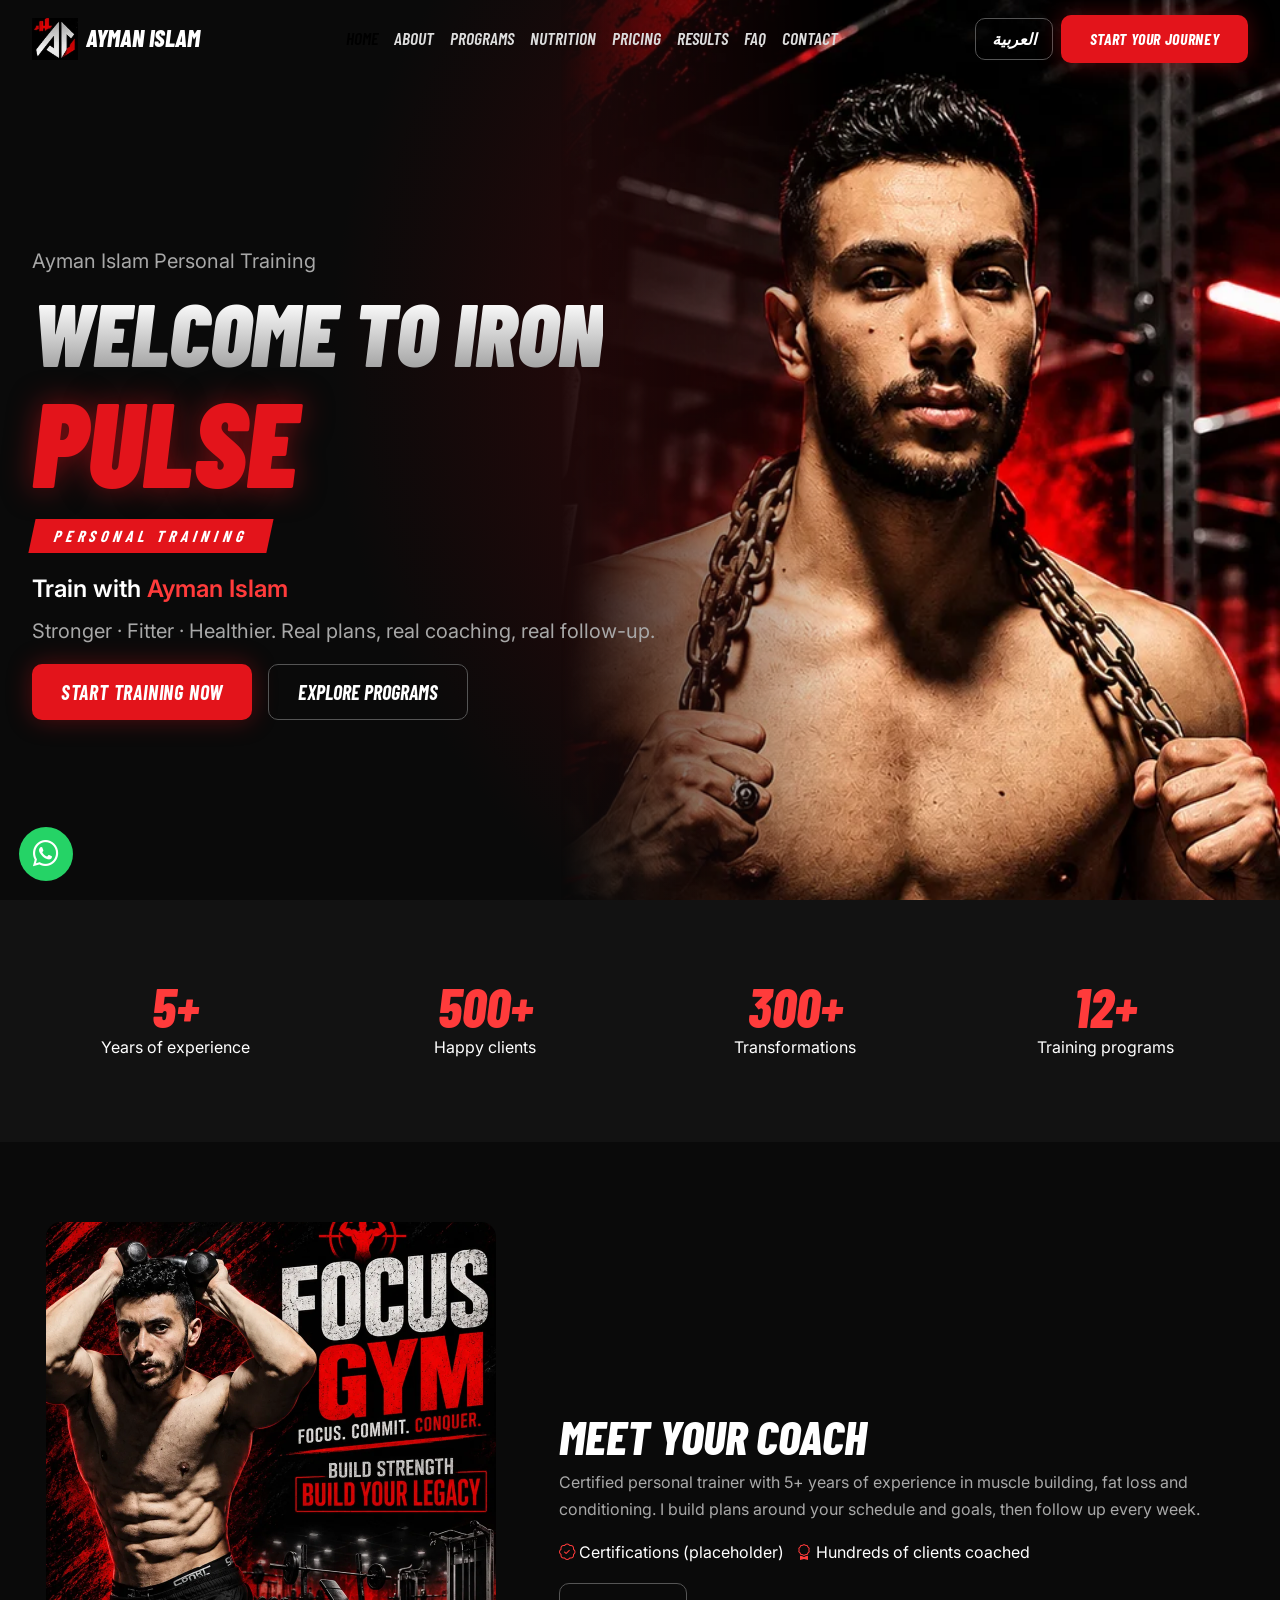
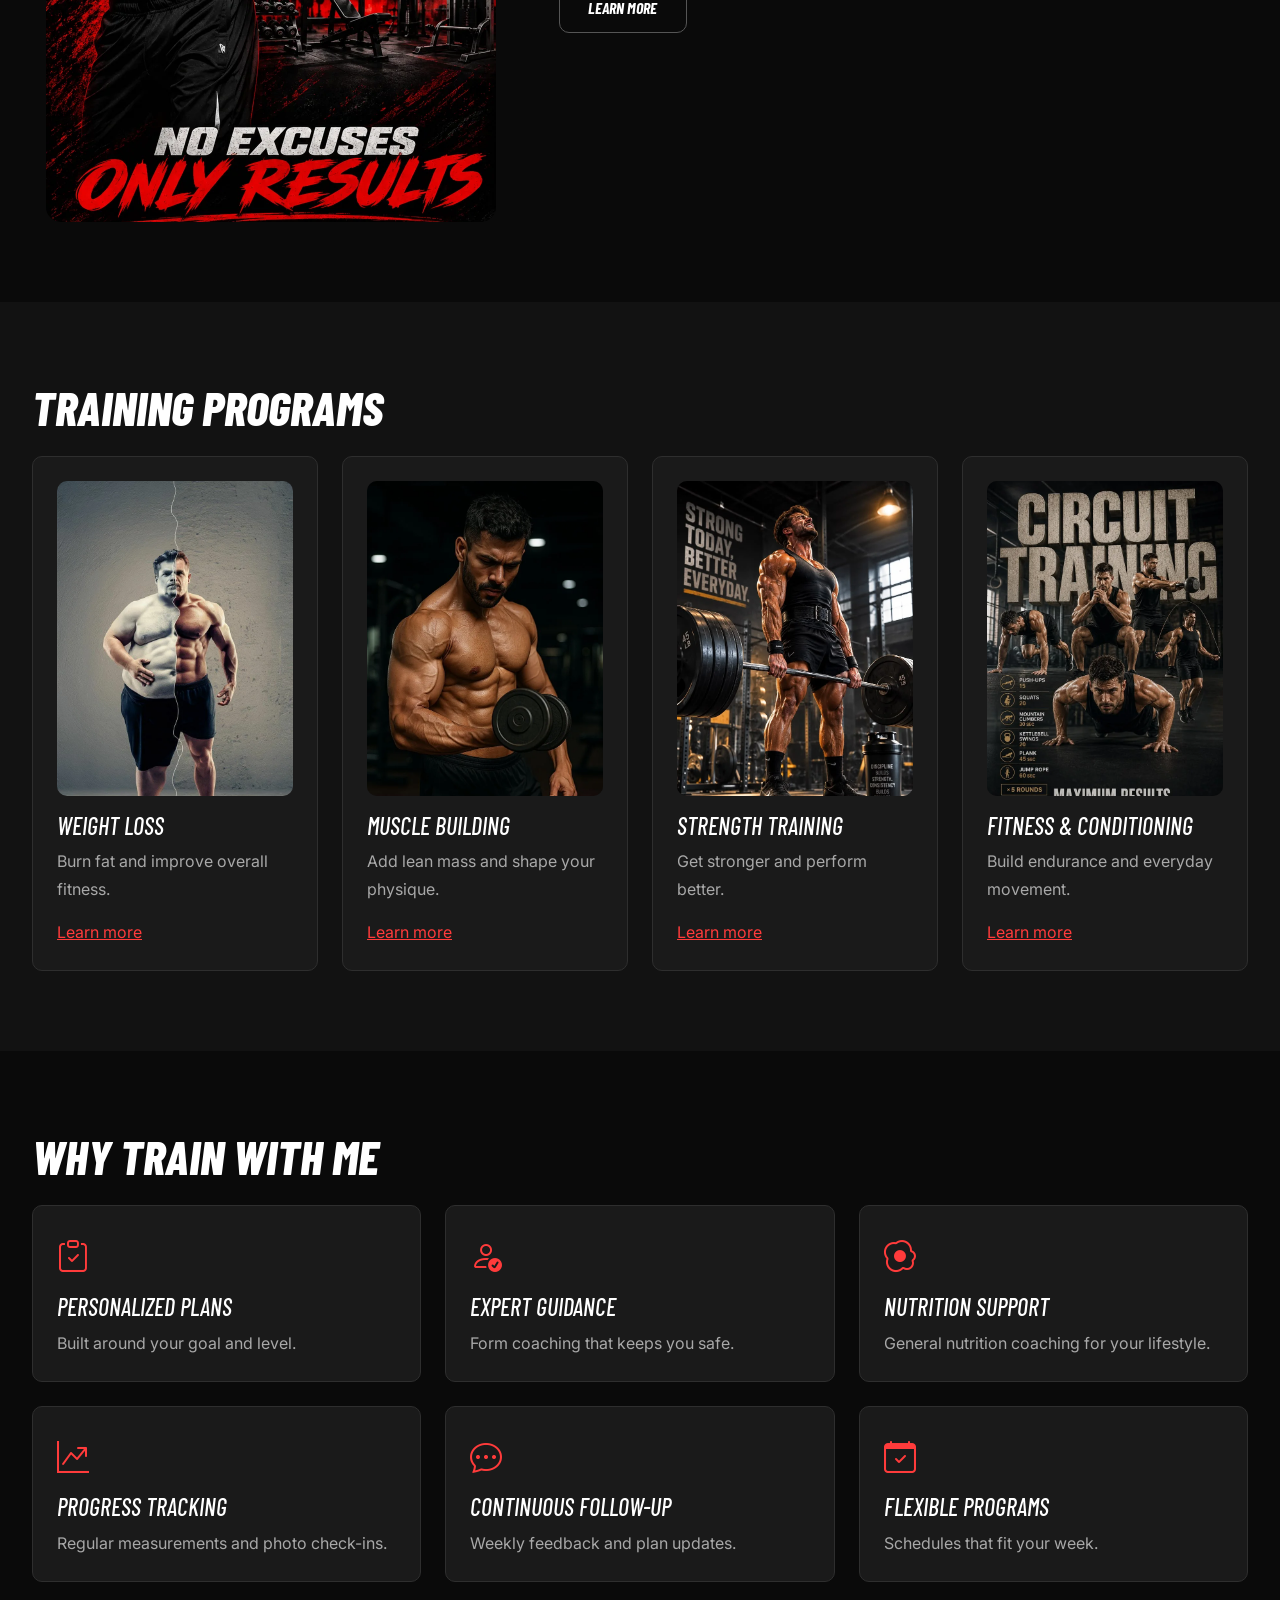
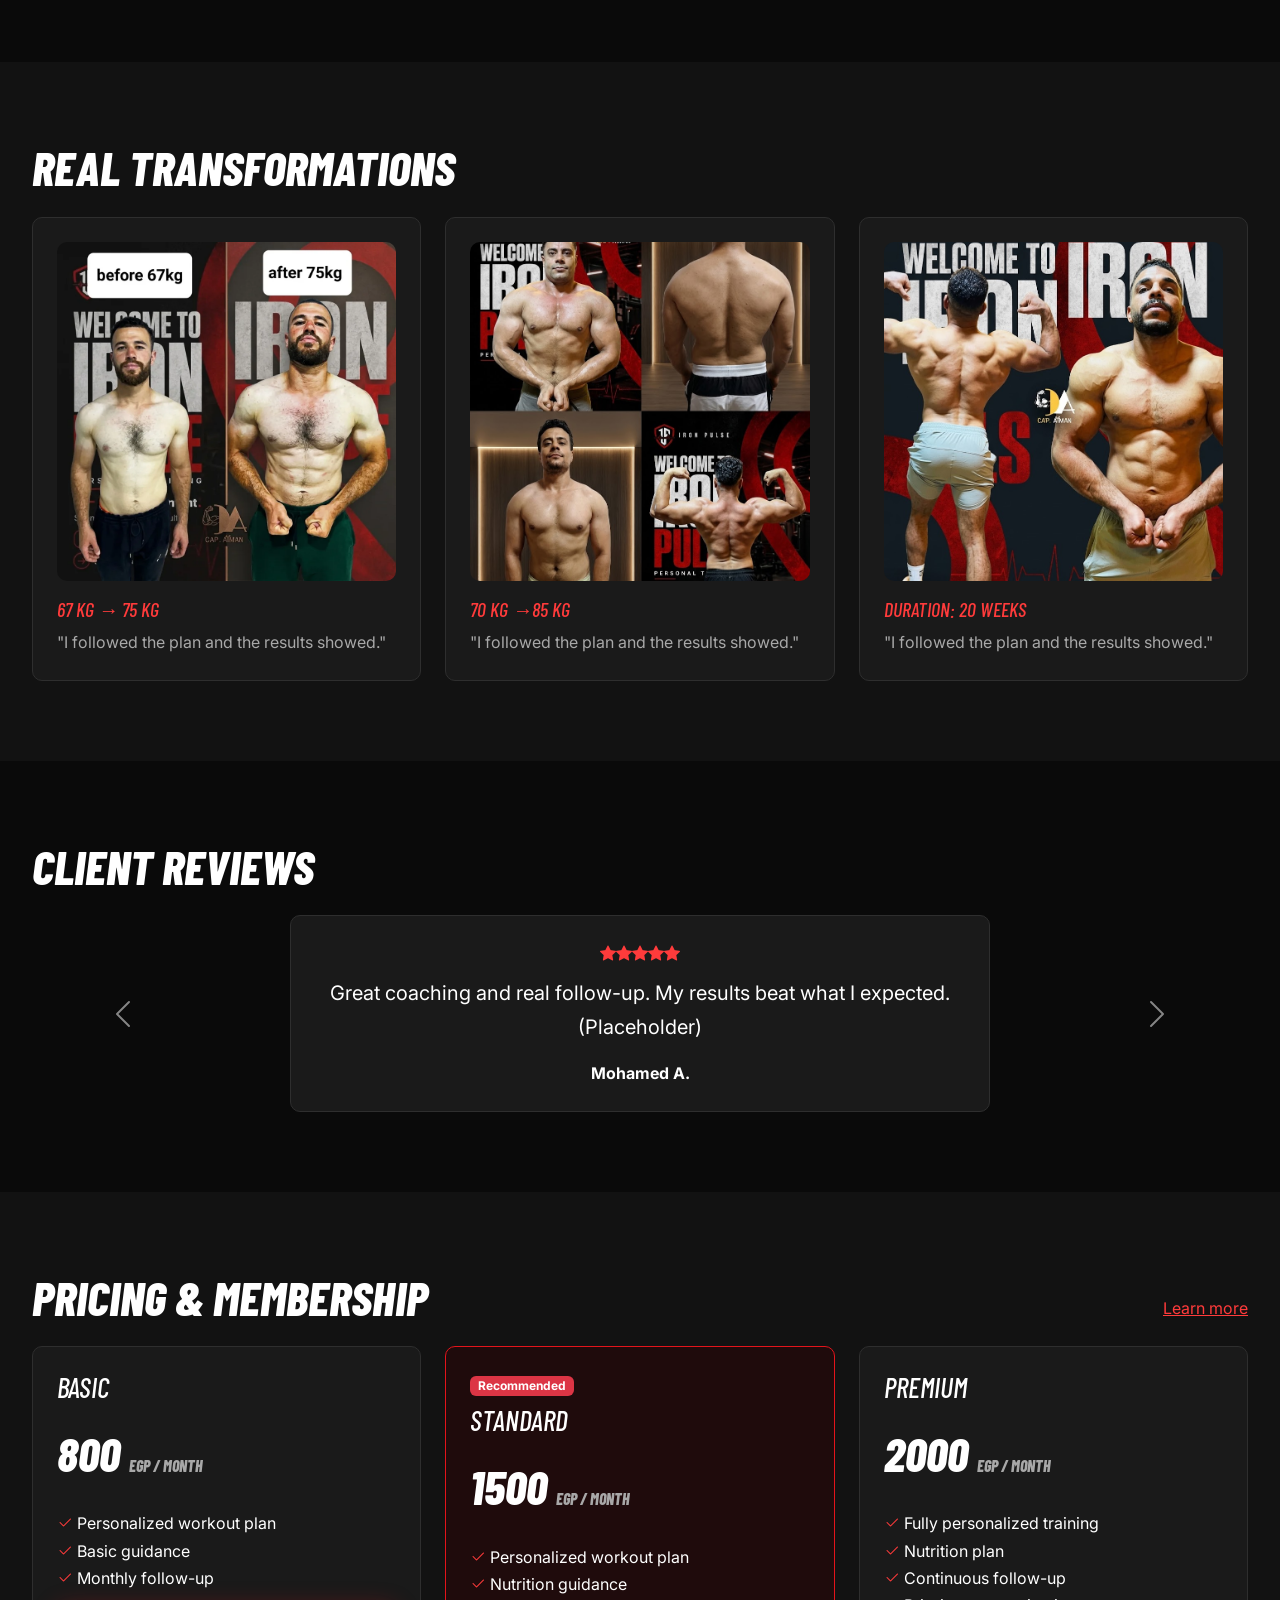
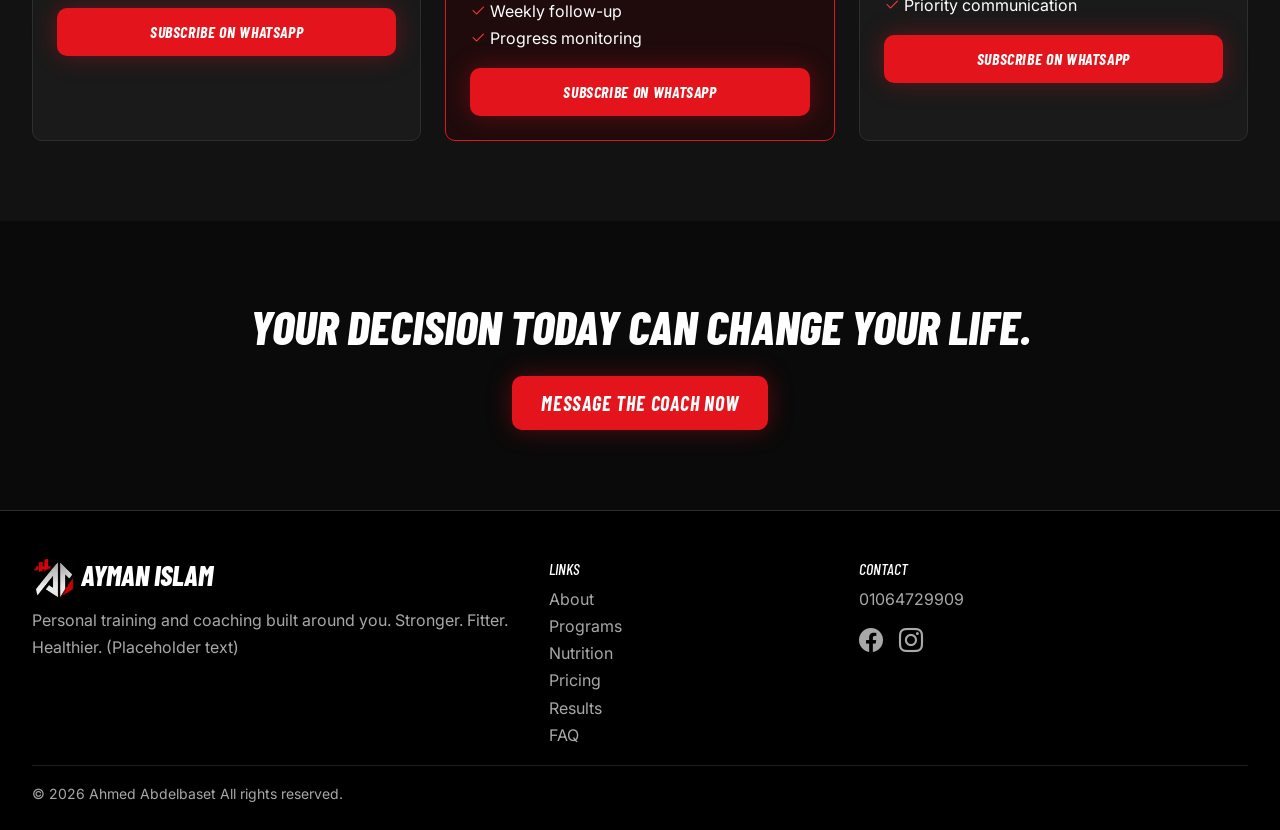
==== commit bac6dff4: "Add files via upload" ====
--- a/index.html
+++ b/index.html
@@ -62,9 +62,9 @@
                 </div>
                 <div class="col-md-7">
                     <h2>Meet your coach</h2>
-                    <p class="mut">Certified personal trainer with 10+ years of experience in muscle building, fat loss
+                    <p class="mut">Certified personal trainer with 5+ years of experience in muscle building, fat loss
                         and conditioning. I build plans around your schedule and goals, then follow up every week.
-                        (Placeholder text)</p>
+                    </p>
                     <p><i class="bi bi-patch-check acc"></i> Certifications (placeholder) &nbsp; <i
                             class="bi bi-award acc"></i> Hundreds of clients coached</p><a href="pages/about.html"
                         class="btn btn-out">Learn more</a>
@@ -168,7 +168,7 @@
                         <img class="prog-img sq" src="./assets/images/general/transformation.webp"
                             alt="Client before and after transformation" loading="lazy">
                         <h3 class="h5 mt-3 acc">67 kg → 75 kg</h3>
-                        <p class="mut mb-0">"I followed the plan and the results showed." (Placeholder)</p>
+                        <p class="mut mb-0">"I followed the plan and the results showed." </p>
                     </div>
                 </div>
                 <div class="col-md-4">
@@ -176,7 +176,7 @@
                         <img class="prog-img sq" src="./assets/images/general/6.jpg"
                             alt="Client before and after transformation" loading="lazy">
                         <h3 class="h5 mt-3 acc">70 kg →85 kg</h3>
-                        <p class="mut mb-0">"I followed the plan and the results showed." (Placeholder)</p>
+                        <p class="mut mb-0">"I followed the plan and the results showed." </p>
                     </div>
                 </div>
 
@@ -185,7 +185,7 @@
                         <img class="prog-img sq" src="./assets/images/general/7.jpg"
                             alt="Client before and after transformation" loading="lazy">
                         <h3 class="h5 mt-3 acc">Duration: 20 weeks</h3>
-                        <p class="mut mb-0">"I followed the plan and the results showed." (Placeholder)</p>
+                        <p class="mut mb-0">"I followed the plan and the results showed." </p>
                     </div>
                 </div>
             </div>
